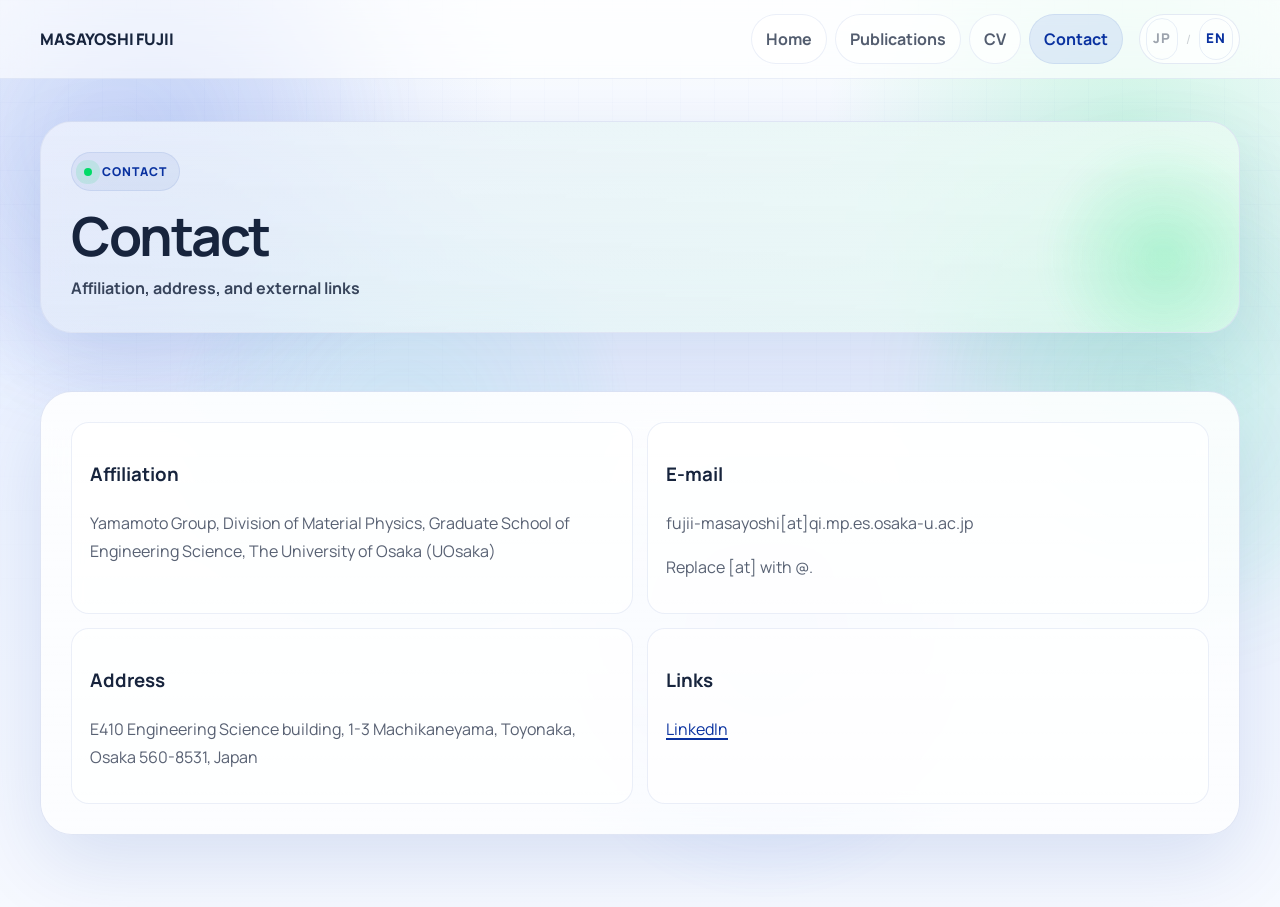
==== contact-en.html @ 9da86431 "Initial personal site for GitHub Pages" ====
<!DOCTYPE html>
<html lang="en">
<head>
  <meta charset="UTF-8">
  <meta name="viewport" content="width=device-width, initial-scale=1.0">
  <title>Masayoshi Fujii | Contact</title>
  <link rel="stylesheet" href="./sample-theme.css">
</head>
<body>
  <div class="bg-grid"></div><div class="bg-noise"></div><div class="bg-orbit"></div>
  <div class="topbar"><div class="wrap topbar-inner">
    <a class="brand" href="./index-en.html">MASAYOSHI FUJII</a>
    <nav class="nav">
      <a href="./index-en.html">Home</a>
      <a href="./publications-en.html">Publications</a>
      <a href="./cv-en.html">CV</a>
      <a class="active" href="./contact-en.html">Contact</a>
      <div class="lang-toggle"><a href="./contact.html">JP</a><span>/</span><a class="current" href="./contact-en.html">EN</a></div>
    </nav>
  </div></div>
  <header class="hero wrap"><section class="glass hero-card"><div class="eyebrow">Contact</div><h1>Contact</h1><p class="subhead">Affiliation, address, and external links</p></section></header>
  <main class="wrap">
    <section class="glass section">
      <div class="section-inner">
        <div class="cards-2">
          <div class="content-card">
            <h3>Affiliation</h3>
            <p>Yamamoto Group, Division of Material Physics, Graduate School of Engineering Science, The University of Osaka (UOsaka)</p>
          </div>
          <div class="content-card">
            <h3>E-mail</h3>
            <p>fujii-masayoshi[at]qi.mp.es.osaka-u.ac.jp</p>
            <p class="note">Replace [at] with @.</p>
          </div>
          <div class="content-card">
            <h3>Address</h3>
            <p>E410 Engineering Science building, 1-3 Machikaneyama, Toyonaka, Osaka 560-8531, Japan</p>
          </div>
          <div class="content-card">
            <h3>Links</h3>
            <p><a href="https://www.linkedin.com/in/masayoshi-fujii-son/">LinkedIn</a></p>
          </div>
        </div>
      </div>
    </section>
  </main>
  <script src="./sample-motion.js"></script>
</body>
</html>
---- sample-theme.css ----
@import url("https://fonts.googleapis.com/css2?family=Manrope:wght@400;500;600;700;800&family=Noto+Sans+JP:wght@400;500;700;800&family=IBM+Plex+Mono:wght@500&display=swap");

:root {
  --bg-1: #f6f9ff;
  --bg-2: #ebf2ff;
  --bg-3: #dfeaff;
  --ink: #17243d;
  --muted: rgba(23, 36, 61, 0.72);
  --line: rgba(10, 50, 160, 0.12);
  --surface: rgba(255, 255, 255, 0.7);
  --surface-strong: rgba(255, 255, 255, 0.88);
  --cyan: #4c75e7;
  --mint: #00db67;
  --blue: #0a32a0;
  --sky: #3569ea;
  --shadow: 0 28px 80px rgba(10, 50, 160, 0.12);
  --max: 1200px;
  --radius-xl: 32px;
  --radius-lg: 24px;
  --radius-md: 18px;
}

* {
  box-sizing: border-box;
}

html {
  scroll-behavior: smooth;
}

body {
  margin: 0;
  min-height: 100vh;
  color: var(--ink);
  font-family: "Manrope", "Noto Sans JP", "Avenir Next", "Hiragino Sans", "Yu Gothic", sans-serif;
  line-height: 1.75;
  background:
    radial-gradient(circle at 14% 12%, rgba(76, 117, 231, 0.16), transparent 24%),
    radial-gradient(circle at 88% 14%, rgba(0, 219, 103, 0.16), transparent 22%),
    linear-gradient(180deg, #fbfdff 0%, var(--bg-2) 42%, var(--bg-1) 100%);
  overflow-x: hidden;
}

body::before,
body::after {
  content: "";
  position: fixed;
  width: 38vw;
  height: 38vw;
  border-radius: 50%;
  filter: blur(48px);
  opacity: 0.24;
  z-index: -3;
  pointer-events: none;
  animation: floatBlob 20s ease-in-out infinite alternate;
}

body::before {
  left: -10vw;
  top: -8vw;
  background: radial-gradient(circle, rgba(76, 117, 231, 0.7), rgba(76, 117, 231, 0));
}

body::after {
  right: -10vw;
  top: 16vh;
  background: radial-gradient(circle, rgba(0, 219, 103, 0.48), rgba(0, 219, 103, 0));
  animation-duration: 26s;
}

.bg-grid,
.bg-noise,
.bg-orbit {
  position: fixed;
  inset: 0;
  pointer-events: none;
}

.bg-grid {
  z-index: -2;
  background:
    linear-gradient(rgba(10, 50, 160, 0.05) 1px, transparent 1px),
    linear-gradient(90deg, rgba(10, 50, 160, 0.05) 1px, transparent 1px);
  background-size: 34px 34px;
  mask-image: linear-gradient(180deg, rgba(0, 0, 0, 0.6), transparent 82%);
  opacity: 0.55;
  animation: breathe 12s ease-in-out infinite;
}

.bg-noise {
  z-index: -1;
  background-image: radial-gradient(rgba(10, 50, 160, 0.16) 0.6px, transparent 0.6px);
  background-size: 12px 12px;
  opacity: 0.08;
}

.bg-orbit {
  z-index: -2;
  overflow: hidden;
}

.orb {
  position: absolute;
  width: 26rem;
  height: 26rem;
  border-radius: 50%;
  filter: blur(18px);
  opacity: 0.14;
  background: radial-gradient(circle, rgba(0, 219, 103, 0.75), rgba(0, 219, 103, 0));
  transform: translate3d(var(--x, 0), var(--y, 0), 0);
  transition: transform 0.2s linear;
}

a {
  color: var(--blue);
  text-decoration-thickness: 1.5px;
  text-underline-offset: 0.18em;
}

a:hover {
  color: #0f46d8;
}

h1,
h2,
h3,
.brand,
.nav a,
.eyebrow,
.tag,
.button,
.pill-link {
  font-family: "Manrope", "Noto Sans JP", sans-serif;
}

.wrap {
  width: min(var(--max), calc(100% - 36px));
  margin: 0 auto;
}

.topbar {
  position: sticky;
  top: 0;
  z-index: 50;
  border-bottom: 1px solid rgba(10, 50, 160, 0.08);
  backdrop-filter: blur(18px);
  background: rgba(255, 255, 255, 0.62);
}

.topbar-inner {
  display: flex;
  align-items: center;
  justify-content: space-between;
  gap: 16px;
  padding: 14px 0;
}

.brand {
  color: var(--ink);
  text-decoration: none;
  font-weight: 800;
  letter-spacing: -0.01em;
  white-space: nowrap;
}

.nav {
  display: flex;
  flex-wrap: wrap;
  justify-content: flex-end;
  gap: 8px;
}

.nav a {
  padding: 10px 14px;
  border-radius: 999px;
  color: rgba(23, 36, 61, 0.74);
  text-decoration: none;
  background: rgba(255, 255, 255, 0.65);
  border: 1px solid rgba(10, 50, 160, 0.08);
  transition: 0.2s ease;
  font-weight: 700;
  letter-spacing: 0;
}

.nav a:hover,
.nav a.active {
  color: var(--blue);
  background: rgba(125, 154, 233, 0.18);
}

.lang-toggle {
  display: inline-flex;
  align-items: center;
  gap: 8px;
  margin-left: 8px;
  padding: 0 6px;
  border-radius: 999px;
  border: 1px solid rgba(10, 50, 160, 0.1);
  background: rgba(255, 255, 255, 0.72);
}

.lang-toggle a {
  padding: 8px 6px;
  background: transparent;
  color: rgba(23, 36, 61, 0.42);
  font-size: 0.84rem;
  font-weight: 800;
  letter-spacing: 0.08em;
  text-transform: uppercase;
}

.lang-toggle a:hover {
  color: rgba(23, 36, 61, 0.82);
  background: transparent;
}

.lang-toggle a.current {
  color: var(--blue);
}

.lang-toggle span {
  color: rgba(23, 36, 61, 0.22);
  font-size: 0.8rem;
}

.hero {
  padding: 42px 0 34px;
}

.hero-grid {
  display: grid;
  grid-template-columns: 1.15fr 0.85fr;
  gap: 24px;
  align-items: stretch;
}

.glass {
  border: 1px solid var(--line);
  border-radius: var(--radius-xl);
  background: linear-gradient(180deg, rgba(255, 255, 255, 0.88), rgba(255, 255, 255, 0.68));
  backdrop-filter: blur(18px);
  box-shadow: var(--shadow);
}

.hero-card,
.aside-card,
.section-inner {
  padding: 30px;
}

.profile-hero-card {
  padding: 34px;
}

.aside-card {
  height: 100%;
}

.hero-card {
  position: relative;
  overflow: hidden;
  isolation: isolate;
}

.hero-card::before {
  content: "";
  position: absolute;
  inset: 0;
  background: linear-gradient(120deg, rgba(76, 117, 231, 0.1), rgba(0, 219, 103, 0.08));
  z-index: -2;
}

.hero-card::after {
  content: "";
  position: absolute;
  right: -44px;
  bottom: -44px;
  width: 240px;
  height: 240px;
  border-radius: 50%;
  background: radial-gradient(circle, rgba(0, 219, 103, 0.22), transparent 70%);
  filter: blur(10px);
  animation: floatBlob 18s ease-in-out infinite alternate;
  z-index: -1;
}

.eyebrow {
  display: inline-flex;
  align-items: center;
  gap: 10px;
  padding: 8px 12px;
  border-radius: 999px;
  background: rgba(10, 50, 160, 0.06);
  border: 1px solid rgba(10, 50, 160, 0.08);
  color: var(--blue);
  font-size: 0.76rem;
  font-weight: 800;
  letter-spacing: 0.08em;
  text-transform: uppercase;
}

.eyebrow::before {
  content: "";
  width: 8px;
  height: 8px;
  border-radius: 50%;
  background: var(--mint);
  box-shadow: 0 0 0 8px rgba(0, 219, 103, 0.12);
}

h1 {
  margin: 18px 0 10px;
  max-width: 16ch;
  font-size: clamp(1.9rem, 4.2vw, 3.4rem);
  line-height: 1.02;
  letter-spacing: -0.045em;
  text-wrap: balance;
}

.nowrap-title {
  max-width: none;
  white-space: nowrap;
  text-wrap: nowrap;
}

.english-hero-title {
  max-width: none;
  font-size: clamp(1.72rem, 3.45vw, 2.82rem);
  line-height: 1.06;
  letter-spacing: -0.04em;
  text-wrap: balance;
}

@media (max-width: 720px) {
  .nowrap-title {
    white-space: normal;
    text-wrap: balance;
  }

  .english-hero-title {
    font-size: clamp(1.56rem, 7vw, 2.2rem);
  }
}

.subhead {
  margin: 0;
  color: rgba(23, 36, 61, 0.84);
  font-size: 1rem;
  font-weight: 700;
}

.hero-text {
  margin: 18px 0 0;
  max-width: 48rem;
  color: var(--muted);
  font-size: 1rem;
}

.hero-note {
  margin: 10px 0 0;
  color: var(--muted);
  font-weight: 700;
  font-size: 0.96rem;
}

.hero-keywords {
  margin: 14px 0 0;
  padding-left: 1.2rem;
  color: var(--muted);
}

.hero-keywords li {
  margin-bottom: 6px;
}

.hero-keywords strong {
  color: var(--ink);
}

.profile-hero {
  align-items: stretch;
  grid-template-columns: minmax(0, 1.15fr) minmax(260px, 0.72fr);
}

.profile-photo-card {
  display: flex;
  flex-direction: column;
  justify-content: center;
}

.profile-photo-frame {
  overflow: hidden;
  min-height: 100%;
  border-radius: 24px;
  border: 1px solid rgba(10, 50, 160, 0.08);
  background:
    radial-gradient(circle at 20% 18%, rgba(76, 117, 231, 0.22), transparent 24%),
    radial-gradient(circle at 82% 20%, rgba(0, 219, 103, 0.22), transparent 24%),
    linear-gradient(135deg, rgba(10, 50, 160, 0.08), rgba(0, 219, 103, 0.08));
}

.profile-photo-frame img {
  display: block;
  width: 100%;
  height: 100%;
  min-height: 360px;
  object-fit: cover;
  object-position: center;
}

.hero-actions,
.link-pills {
  display: flex;
  flex-wrap: wrap;
  gap: 10px;
  margin-top: 24px;
}

.button,
.pill-link {
  display: inline-flex;
  align-items: center;
  justify-content: center;
  min-height: 44px;
  padding: 0 16px;
  border-radius: 999px;
  color: var(--blue);
  text-decoration: none;
  border: 1px solid rgba(10, 50, 160, 0.1);
  background: rgba(255, 255, 255, 0.84);
  font-weight: 800;
  letter-spacing: 0.01em;
}

.icon-button {
  display: inline-flex;
  align-items: center;
  justify-content: center;
  gap: 8px;
  height: 44px;
  padding: 0 14px;
  border-radius: 999px;
  border: 1px solid rgba(10, 50, 160, 0.1);
  background: rgba(255, 255, 255, 0.84);
  color: var(--blue);
  text-decoration: none;
  font-weight: 800;
}

.icon-button svg {
  width: 18px;
  height: 18px;
  fill: currentColor;
}

.linkedin-badge {
  display: inline-grid;
  place-items: center;
  width: 20px;
  height: 20px;
  border-radius: 5px;
  background: #0a66c2;
  color: #fff;
  font-size: 0.78rem;
  font-weight: 800;
  line-height: 1;
  font-family: "Manrope", "Noto Sans JP", sans-serif;
}

.button.primary {
  color: #fff;
  border-color: transparent;
  background: linear-gradient(90deg, #0a32a0, #00db67);
  box-shadow: 0 16px 34px rgba(10, 50, 160, 0.18);
}

.stats,
.mini-grid,
.cards-3,
.cards-2 {
  display: grid;
  gap: 14px;
}

.stats {
  grid-template-columns: 1fr 1fr;
}

.cards-3 {
  grid-template-columns: repeat(3, 1fr);
}

.cards-2 {
  grid-template-columns: repeat(2, 1fr);
}

.stat,
.mini-card,
.content-card {
  padding: 16px 18px;
  border-radius: var(--radius-md);
  background: rgba(255, 255, 255, 0.72);
  border: 1px solid rgba(10, 50, 160, 0.08);
}

.stat strong {
  display: block;
  font-size: 1.58rem;
  line-height: 1.05;
  color: var(--blue);
  letter-spacing: -0.03em;
}

.stat span,
.mini-card p,
.content-card p,
.content-card li,
.timeline-item span,
.note {
  color: var(--muted);
}

.publication-list {
  display: grid;
  gap: 16px;
}

.publication-card {
  padding: 20px 22px;
  border-radius: 22px;
  background: rgba(255, 255, 255, 0.76);
  border: 1px solid rgba(10, 50, 160, 0.08);
}

.publication-card h3 {
  margin: 8px 0 14px;
  font-size: 1.14rem;
  line-height: 1.3;
  letter-spacing: -0.02em;
}

.pub-meta {
  display: inline-flex;
  align-items: center;
  min-height: 30px;
  padding: 0 10px;
  border-radius: 999px;
  background: rgba(0, 219, 103, 0.1);
  color: #11824d;
  font-family: "IBM Plex Mono", monospace;
  font-size: 0.76rem;
  letter-spacing: 0.05em;
  text-transform: uppercase;
}

.publication-grid {
  margin: 0;
  display: grid;
  grid-template-columns: 100px 1fr;
  gap: 8px 14px;
}

.publication-grid dt {
  color: var(--blue);
  font-weight: 800;
}

.publication-grid dd {
  margin: 0;
  color: var(--muted);
}

.author-self {
  font-weight: 800;
  color: var(--blue);
  text-decoration: underline;
  text-decoration-thickness: 2px;
  text-underline-offset: 0.14em;
}

main {
  padding-bottom: 72px;
}

.section {
  margin-top: 24px;
}

.section-head {
  display: flex;
  align-items: center;
  justify-content: space-between;
  gap: 16px;
  margin-bottom: 18px;
}

.section-head h2 {
  margin: 0;
  font-size: clamp(1.35rem, 2.6vw, 1.95rem);
  line-height: 1;
  letter-spacing: -0.03em;
}

.tag {
  padding: 7px 11px;
  border-radius: 999px;
  background: rgba(0, 219, 103, 0.12);
  color: #11824d;
  font-size: 0.8rem;
  font-weight: 800;
  letter-spacing: 0.08em;
  text-transform: uppercase;
}

.timeline {
  display: grid;
  gap: 14px;
}

.timeline-item {
  position: relative;
  padding: 18px 18px 18px 66px;
  border-radius: 20px;
  border: 1px solid rgba(10, 50, 160, 0.08);
  background: rgba(255, 255, 255, 0.74);
}

.timeline-item::before {
  content: "";
  position: absolute;
  left: 24px;
  top: 24px;
  width: 12px;
  height: 12px;
  border-radius: 50%;
  background: linear-gradient(135deg, var(--cyan), var(--mint));
  box-shadow: 0 0 0 8px rgba(76, 117, 231, 0.08);
}

.timeline-item strong {
  display: block;
  color: var(--ink);
  margin-bottom: 4px;
  font-weight: 800;
  letter-spacing: -0.02em;
}

.split {
  display: grid;
  grid-template-columns: 0.9fr 1.1fr;
  gap: 24px;
}

.list {
  margin: 0;
  padding-left: 20px;
}

.list li {
  margin-bottom: 12px;
}

.list-plain {
  list-style: none;
  margin: 0;
  padding: 0;
  display: grid;
  gap: 12px;
}

.list-plain li {
  padding: 14px 16px;
  border-radius: 16px;
  border: 1px solid rgba(10, 50, 160, 0.08);
  background: rgba(255, 255, 255, 0.74);
}

.member-row {
  display: grid;
  grid-template-columns: 92px 1fr;
  gap: 14px;
}

.member-row strong {
  color: var(--blue);
}

.image-frame img {
  width: 100%;
  display: block;
  border-radius: 20px;
}

.footer-note {
  margin-top: 16px;
  color: var(--muted);
  font-size: 0.94rem;
}

.meta-kicker {
  display: inline-block;
  margin-bottom: 10px;
  color: var(--mint);
  font-family: "IBM Plex Mono", monospace;
  font-size: 0.8rem;
  letter-spacing: 0.08em;
  text-transform: uppercase;
}

@keyframes floatBlob {
  from {
    transform: translate3d(0, 0, 0) scale(1);
  }
  to {
    transform: translate3d(4vw, 3vh, 0) scale(1.08);
  }
}

@keyframes breathe {
  0%, 100% {
    opacity: 0.38;
  }
  50% {
    opacity: 0.6;
  }
}

@media (max-width: 980px) {
  .hero-grid,
  .split,
  .cards-3,
  .cards-2 {
    grid-template-columns: 1fr;
  }
}

@media (max-width: 720px) {
  .wrap {
    width: min(var(--max), calc(100% - 20px));
  }

  .topbar-inner {
    display: block;
  }

  .brand {
    display: block;
    margin-bottom: 12px;
  }

  .nav {
    justify-content: flex-start;
  }

  .hero-card,
  .aside-card,
  .section-inner {
    padding: 22px 16px;
  }

  .stats {
    grid-template-columns: 1fr;
  }

  .timeline-item {
    padding-left: 54px;
  }

  .timeline-item::before {
    left: 18px;
  }

  .member-row {
    grid-template-columns: 1fr;
    gap: 6px;
  }

  .publication-grid {
    grid-template-columns: 1fr;
    gap: 4px;
  }
}
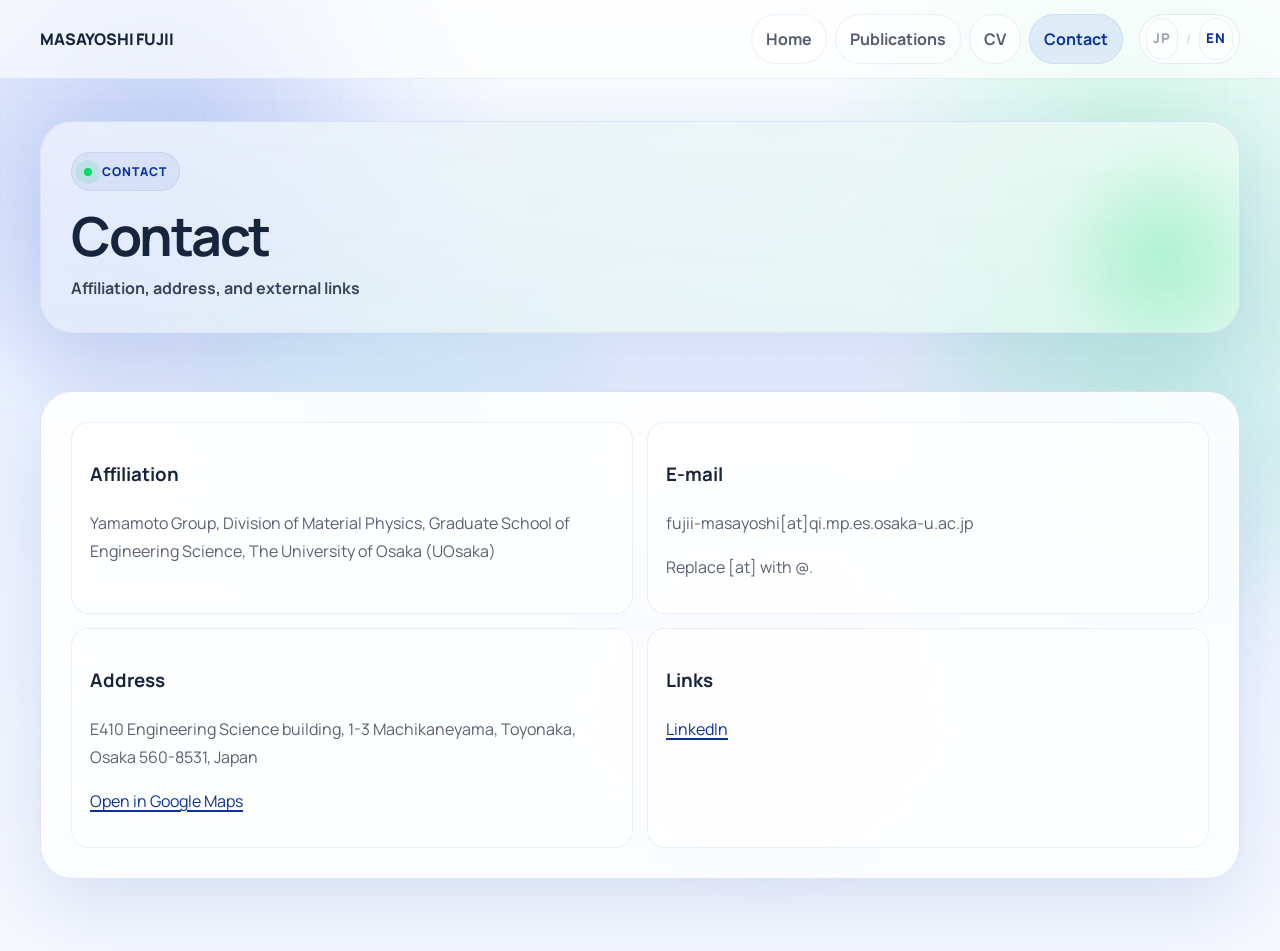
==== commit 90088486: "Add Google Maps links to   contact page" ====
--- a/contact-en.html
+++ b/contact-en.html
@@ -35,6 +35,7 @@
           <div class="content-card">
             <h3>Address</h3>
             <p>E410 Engineering Science building, 1-3 Machikaneyama, Toyonaka, Osaka 560-8531, Japan</p>
+            <p><a href="https://www.google.com/maps/search/?api=1&query=1-3+Machikaneyama,+Toyonaka,+Osaka+560-8531">Open in Google Maps</a></p>
           </div>
           <div class="content-card">
             <h3>Links</h3>
--- a/sample-theme.css
+++ b/sample-theme.css
@@ -612,6 +612,45 @@
   text-transform: uppercase;
 }
 
+.disclosure {
+  overflow: hidden;
+}
+
+.disclosure-summary {
+  display: block;
+  cursor: pointer;
+  list-style: none;
+}
+
+.disclosure-summary::-webkit-details-marker {
+  display: none;
+}
+
+.disclosure-summary .section-head {
+  position: relative;
+  margin-bottom: 0;
+  padding-right: 28px;
+}
+
+.disclosure-summary .section-head::after {
+  content: "+";
+  position: absolute;
+  right: 0;
+  top: 50%;
+  transform: translateY(-50%);
+  color: var(--blue);
+  font-size: 1.2rem;
+  font-weight: 700;
+}
+
+.disclosure[open] .disclosure-summary .section-head::after {
+  content: "-";
+}
+
+.disclosure-body {
+  padding-top: 0;
+}
+
 .timeline {
   display: grid;
   gap: 14px;
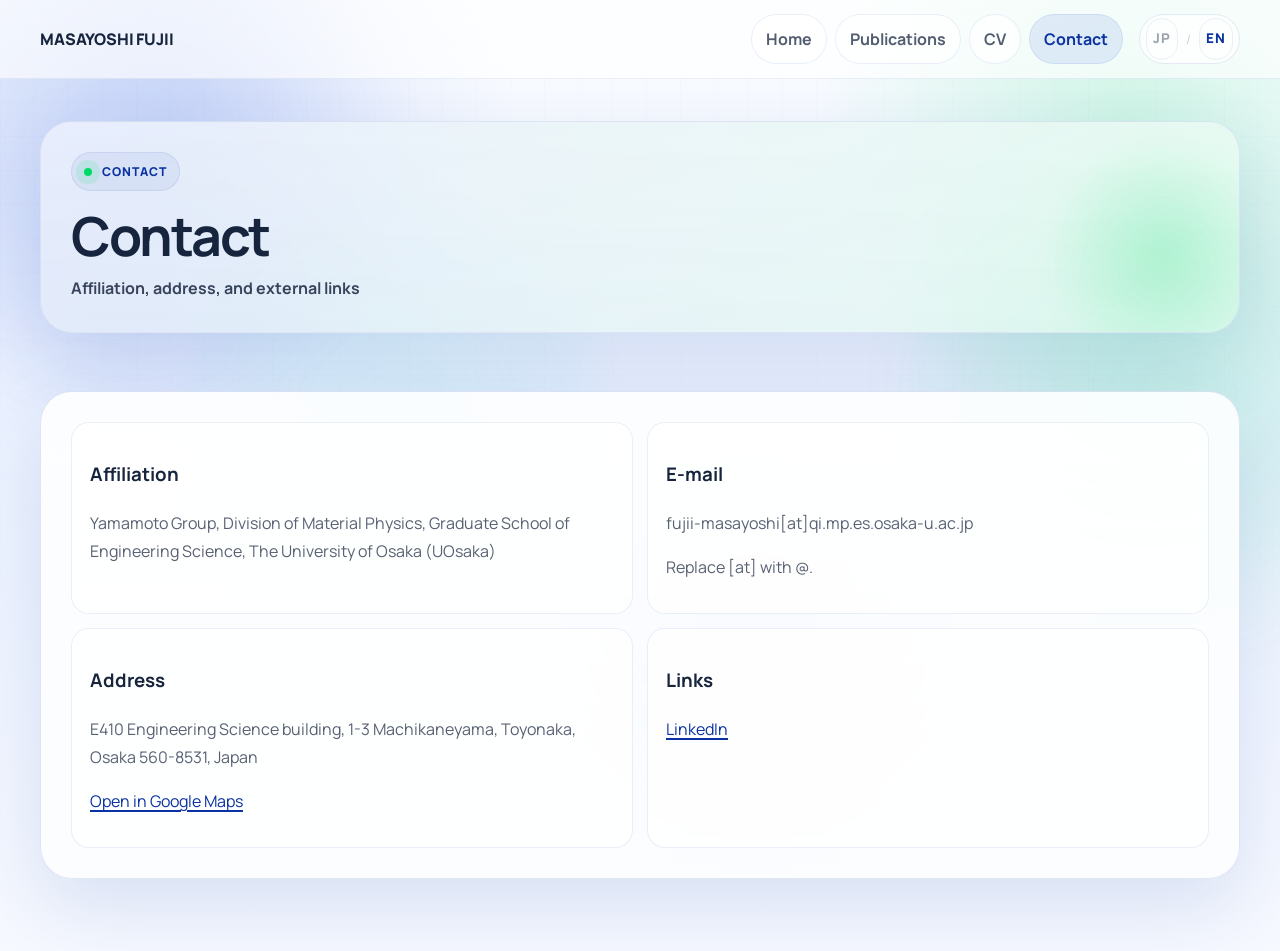
==== commit e5ec4df2: "Add SEO metadata and   sitemap" ====
--- a/contact-en.html
+++ b/contact-en.html
@@ -3,7 +3,8 @@
 <head>
   <meta charset="UTF-8">
   <meta name="viewport" content="width=device-width, initial-scale=1.0">
-  <title>Masayoshi Fujii | Contact</title>
+  <title>Masayoshi Fujii | Contact and Affiliation</title>
+  <meta name="description" content="Contact page for Masayoshi Fujii, including affiliation at UOsaka, email address, location, Google Maps link, and LinkedIn profile.">
   <link rel="stylesheet" href="./sample-theme.css">
 </head>
 <body>
